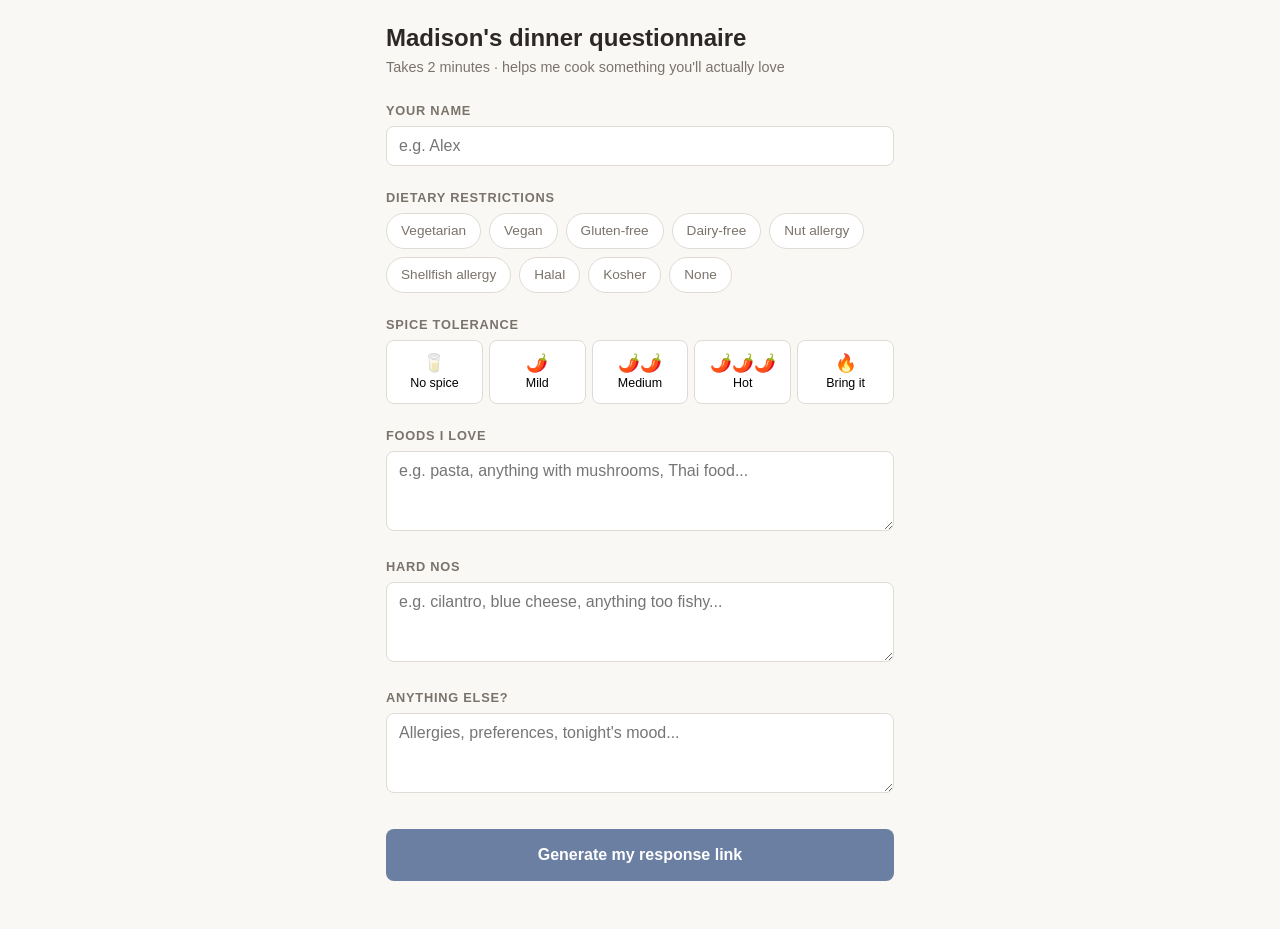
==== docs/questionnaire.html @ 2df3b7fc "Add Pantry PWA — full implementation in docs/ Builds the complete Pantry Progressive Web App for Git" ====
<!DOCTYPE html>
<html lang="en">
<head>
  <meta charset="UTF-8">
  <meta name="viewport" content="width=device-width, initial-scale=1.0">
  <meta name="theme-color" content="#6b7fa3">
  <title>Dinner questionnaire</title>
  <style>
    /* Scoped styles — no dependency on styles.css */
    :root {
      --bg:        #faf8f5;
      --surface:   #ffffff;
      --border:    #e0dbd4;
      --text:      #2c2825;
      --muted:     #7a736b;
      --accent:    #6b7fa3;
      --accent-l:  #edf0f7;
      --radius:    12px;
    }
    *, *::before, *::after { box-sizing: border-box; margin: 0; padding: 0; }
    html { font-size: 16px; }
    body {
      font-family: -apple-system, BlinkMacSystemFont, 'Segoe UI', Roboto, sans-serif;
      background: var(--bg);
      color: var(--text);
      min-height: 100dvh;
    }
    .page { max-width: 540px; margin: 0 auto; padding: 24px 16px 48px; }

    /* Header */
    .q-header { margin-bottom: 28px; }
    .q-header h1 { font-size: 1.5rem; font-weight: 800; line-height: 1.2; }
    .q-header p  { font-size: 0.9rem; color: var(--muted); margin-top: 6px; }

    /* Section */
    .q-section { margin-bottom: 24px; }
    .q-label {
      font-size: 0.8rem;
      font-weight: 700;
      text-transform: uppercase;
      letter-spacing: 0.06em;
      color: var(--muted);
      margin-bottom: 8px;
      display: block;
    }

    /* Text inputs */
    .q-input {
      width: 100%;
      padding: 10px 12px;
      border: 1px solid var(--border);
      border-radius: 8px;
      background: var(--surface);
      font-size: 1rem;
      font-family: inherit;
      color: var(--text);
    }
    .q-input:focus { outline: none; border-color: var(--accent); }
    textarea.q-input { resize: vertical; min-height: 80px; }

    /* Restriction pills */
    .pill-group { display: flex; flex-wrap: wrap; gap: 8px; }
    .pill {
      padding: 8px 14px;
      border-radius: 99px;
      border: 1px solid var(--border);
      background: var(--surface);
      color: var(--muted);
      font-size: 0.85rem;
      font-weight: 500;
      cursor: pointer;
      transition: all 120ms ease;
      min-height: 36px;
    }
    .pill.on {
      background: var(--accent-l);
      border-color: var(--accent);
      color: var(--accent);
    }

    /* Spice buttons */
    .spice-group { display: flex; gap: 6px; }
    .spice-btn {
      flex: 1;
      padding: 10px 4px;
      border-radius: 8px;
      border: 1px solid var(--border);
      background: var(--surface);
      font-size: 0.78rem;
      text-align: center;
      cursor: pointer;
      line-height: 1.4;
      min-height: 56px;
    }
    .spice-btn.on {
      background: var(--accent-l);
      border-color: var(--accent);
    }
    .spice-emoji { font-size: 1.1rem; display: block; }

    /* Generate button */
    .btn-generate {
      width: 100%;
      padding: 14px;
      background: var(--accent);
      color: white;
      border: none;
      border-radius: 8px;
      font-size: 1rem;
      font-weight: 700;
      cursor: pointer;
      margin-top: 8px;
      min-height: 52px;
    }
    .btn-generate:active { opacity: 0.85; }

    /* Link result box */
    #link-result {
      display: none;
      margin-top: 20px;
      background: var(--surface);
      border: 1px solid var(--border);
      border-radius: var(--radius);
      padding: 16px;
    }
    #link-result.visible { display: block; }
    .link-label { font-size: 0.82rem; color: var(--muted); margin-bottom: 8px; font-weight: 600; }
    .link-url {
      font-size: 0.78rem;
      word-break: break-all;
      background: var(--bg);
      border: 1px solid var(--border);
      border-radius: 6px;
      padding: 8px;
      font-family: monospace;
      color: var(--text);
      margin-bottom: 10px;
    }
    .btn-copy {
      width: 100%;
      padding: 10px;
      background: var(--bg);
      border: 1px solid var(--border);
      border-radius: 8px;
      font-size: 0.9rem;
      font-weight: 600;
      cursor: pointer;
    }
    .btn-copy:active { background: var(--border); }

    /* Receipt view */
    #receipt-view { display: none; }
    #receipt-view.visible { display: block; }
    #form-view.hidden { display: none; }

    .receipt-card {
      background: var(--surface);
      border: 1px solid var(--border);
      border-radius: var(--radius);
      padding: 20px;
      margin-bottom: 16px;
    }
    .receipt-row { margin-bottom: 12px; }
    .receipt-row:last-child { margin-bottom: 0; }
    .receipt-key {
      font-size: 0.78rem;
      font-weight: 700;
      text-transform: uppercase;
      letter-spacing: 0.06em;
      color: var(--muted);
      margin-bottom: 4px;
    }
    .receipt-val { font-size: 0.95rem; }
    .receipt-pills { display: flex; flex-wrap: wrap; gap: 6px; }
    .receipt-pill {
      font-size: 0.78rem;
      padding: 3px 10px;
      border-radius: 99px;
      background: var(--accent-l);
      color: var(--accent);
      font-weight: 600;
    }

    .receipt-header { margin-bottom: 24px; }
    .receipt-header h1 { font-size: 1.3rem; font-weight: 800; }
    .receipt-header p  { font-size: 0.88rem; color: var(--muted); margin-top: 4px; }

    .btn-back {
      width: 100%;
      padding: 12px;
      background: var(--accent-l);
      color: var(--accent);
      border: none;
      border-radius: 8px;
      font-size: 0.95rem;
      font-weight: 700;
      cursor: pointer;
      margin-top: 8px;
    }
  </style>
</head>
<body>
<div class="page">

  <!-- ===== Form view ===== -->
  <div id="form-view">
    <header class="q-header">
      <h1 id="q-title">Dinner questionnaire</h1>
      <p id="q-subtitle">Takes 2 minutes &middot; helps me cook something you'll actually love</p>
    </header>

    <div class="q-section">
      <label class="q-label" for="q-name">Your name</label>
      <input class="q-input" type="text" id="q-name" placeholder="e.g. Alex" autocomplete="given-name">
    </div>

    <div class="q-section">
      <span class="q-label">Dietary restrictions</span>
      <div class="pill-group" id="restrictions-group">
        <button class="pill" data-value="vegetarian">Vegetarian</button>
        <button class="pill" data-value="vegan">Vegan</button>
        <button class="pill" data-value="gluten-free">Gluten-free</button>
        <button class="pill" data-value="dairy-free">Dairy-free</button>
        <button class="pill" data-value="nut allergy">Nut allergy</button>
        <button class="pill" data-value="shellfish allergy">Shellfish allergy</button>
        <button class="pill" data-value="halal">Halal</button>
        <button class="pill" data-value="kosher">Kosher</button>
        <button class="pill" data-value="none">None</button>
      </div>
    </div>

    <div class="q-section">
      <span class="q-label">Spice tolerance</span>
      <div class="spice-group" id="spice-group">
        <button class="spice-btn" data-level="0"><span class="spice-emoji">🥛</span>No spice</button>
        <button class="spice-btn" data-level="1"><span class="spice-emoji">🌶️</span>Mild</button>
        <button class="spice-btn" data-level="2"><span class="spice-emoji">🌶️🌶️</span>Medium</button>
        <button class="spice-btn" data-level="3"><span class="spice-emoji">🌶️🌶️🌶️</span>Hot</button>
        <button class="spice-btn" data-level="4"><span class="spice-emoji">🔥</span>Bring it</button>
      </div>
    </div>

    <div class="q-section">
      <label class="q-label" for="q-loves">Foods I love</label>
      <textarea class="q-input" id="q-loves" placeholder="e.g. pasta, anything with mushrooms, Thai food..."></textarea>
    </div>

    <div class="q-section">
      <label class="q-label" for="q-dislikes">Hard nos</label>
      <textarea class="q-input" id="q-dislikes" placeholder="e.g. cilantro, blue cheese, anything too fishy..."></textarea>
    </div>

    <div class="q-section">
      <label class="q-label" for="q-notes">Anything else?</label>
      <textarea class="q-input" id="q-notes" placeholder="Allergies, preferences, tonight's mood..."></textarea>
    </div>

    <button class="btn-generate" id="btn-generate">Generate my response link</button>

    <div id="link-result">
      <p class="link-label" id="link-friendly-label">Send this link back to <span id="host-name-span">Madison</span></p>
      <div class="link-url" id="link-url-display"></div>
      <button class="btn-copy" id="btn-copy-link">Copy link</button>
    </div>
  </div>

  <!-- ===== Receipt view ===== -->
  <div id="receipt-view">
    <header class="receipt-header">
      <h1>Your response</h1>
      <p>Here's a summary of what you shared.</p>
    </header>

    <div class="receipt-card" id="receipt-content"></div>

    <div id="receipt-link-box" style="margin-bottom:16px;">
      <p style="font-size:0.82rem;color:var(--muted);margin-bottom:8px;font-weight:600;">
        Your response link
      </p>
      <div class="link-url" id="receipt-url"></div>
      <button class="btn-copy" id="btn-copy-receipt">Copy link</button>
    </div>

    <button class="btn-back" onclick="goToForm()">Fill out again</button>
  </div>

</div><!-- .page -->

<script>
  /* ============================================================
     Questionnaire inline JS — fully self-contained
     ============================================================ */

  // Configuration — edit these strings to customise the page
  const CONFIG = {
    hostName: 'Madison',
    title: "Madison's dinner questionnaire",
    subtitle: "Takes 2 minutes \u00b7 helps me cook something you'll actually love"
  };

  const SPICE_LABELS = ['No spice', 'Mild', 'Medium', 'Hot', 'Bring it'];
  const SPICE_EMOJI  = ['\uD83E\uDD5B', '\uD83C\uDF36\uFE0F', '\uD83C\uDF36\uFE0F\uD83C\uDF36\uFE0F', '\uD83C\uDF36\uFE0F\uD83C\uDF36\uFE0F\uD83C\uDF36\uFE0F', '\uD83D\uDD25'];

  let selectedSpice = -1;

  /* ---------- Encode / decode (handles non-ASCII) ---------- */
  function encodeData(obj) {
    const json = JSON.stringify(obj);
    return btoa(unescape(encodeURIComponent(json)));
  }

  function decodeData(encoded) {
    return JSON.parse(decodeURIComponent(escape(atob(encoded))));
  }

  /* ---------- Init ---------- */
  function init() {
    // Apply config
    document.getElementById('q-title').textContent      = CONFIG.title;
    document.getElementById('q-subtitle').textContent   = CONFIG.subtitle;
    document.getElementById('host-name-span').textContent = CONFIG.hostName;
    document.title = CONFIG.title;

    // Check for receipt hash
    const hash = window.location.hash;
    if (hash.startsWith('#r=')) {
      showReceipt(hash.slice(3));
    } else {
      showForm();
    }

    // Wire restriction pills
    document.getElementById('restrictions-group').addEventListener('click', e => {
      const btn = e.target.closest('.pill');
      if (!btn) return;
      if (btn.dataset.value === 'none') {
        // Deselect all others
        document.querySelectorAll('#restrictions-group .pill').forEach(p => p.classList.remove('on'));
        btn.classList.add('on');
      } else {
        document.querySelector('#restrictions-group .pill[data-value="none"]').classList.remove('on');
        btn.classList.toggle('on');
      }
    });

    // Wire spice buttons
    document.getElementById('spice-group').addEventListener('click', e => {
      const btn = e.target.closest('.spice-btn');
      if (!btn) return;
      selectedSpice = parseInt(btn.dataset.level, 10);
      document.querySelectorAll('.spice-btn').forEach(b => b.classList.remove('on'));
      btn.classList.add('on');
    });

    // Generate button
    document.getElementById('btn-generate').addEventListener('click', generateLink);

    // Copy link button
    document.getElementById('btn-copy-link').addEventListener('click', () => {
      copyText(document.getElementById('link-url-display').textContent, 'btn-copy-link');
    });

    // Copy receipt link button
    document.getElementById('btn-copy-receipt').addEventListener('click', () => {
      copyText(document.getElementById('receipt-url').textContent, 'btn-copy-receipt');
    });
  }

  function showForm() {
    document.getElementById('form-view').classList.remove('hidden');
    document.getElementById('receipt-view').classList.remove('visible');
  }

  function goToForm() {
    // Strip hash and reload to form
    history.replaceState(null, '', window.location.pathname);
    document.getElementById('receipt-view').classList.remove('visible');
    document.getElementById('form-view').classList.remove('hidden');
    document.getElementById('link-result').classList.remove('visible');
  }

  /* ---------- Collect & generate ---------- */
  function collectData() {
    const restrictions = Array.from(
      document.querySelectorAll('#restrictions-group .pill.on')
    ).map(b => b.dataset.value);

    return {
      name:         document.getElementById('q-name').value.trim(),
      restrictions: restrictions,
      spice:        selectedSpice >= 0 ? selectedSpice : 0,
      loves:        document.getElementById('q-loves').value.trim(),
      dislikes:     document.getElementById('q-dislikes').value.trim(),
      notes:        document.getElementById('q-notes').value.trim()
    };
  }

  function generateLink() {
    const data = collectData();
    if (!data.name) {
      document.getElementById('q-name').focus();
      return;
    }

    const encoded = encodeData(data);
    const url = window.location.origin + window.location.pathname + '#r=' + encoded;

    document.getElementById('link-url-display').textContent = url;
    document.getElementById('link-result').classList.add('visible');
    document.getElementById('link-result').scrollIntoView({ behavior: 'smooth', block: 'nearest' });
  }

  /* ---------- Receipt view ---------- */
  function showReceipt(encoded) {
    document.getElementById('form-view').classList.add('hidden');

    let data;
    try {
      data = decodeData(encoded);
    } catch (e) {
      // Malformed — show form
      showForm();
      return;
    }

    // Build receipt HTML
    const spiceLabel = SPICE_LABELS[data.spice] || SPICE_LABELS[0];
    const spiceEmoji = SPICE_EMOJI[data.spice]  || SPICE_EMOJI[0];

    const restrictionPills = (data.restrictions || []).length
      ? data.restrictions.map(r => `<span class="receipt-pill">${esc(r)}</span>`).join('')
      : '<span style="color:var(--muted);font-size:0.9rem">None specified</span>';

    document.getElementById('receipt-content').innerHTML = `
      <div class="receipt-row">
        <div class="receipt-key">Name</div>
        <div class="receipt-val">${esc(data.name || '—')}</div>
      </div>
      <div class="receipt-row">
        <div class="receipt-key">Dietary restrictions</div>
        <div class="receipt-pills">${restrictionPills}</div>
      </div>
      <div class="receipt-row">
        <div class="receipt-key">Spice tolerance</div>
        <div class="receipt-val">${spiceEmoji} ${spiceLabel}</div>
      </div>
      ${data.loves ? `<div class="receipt-row"><div class="receipt-key">Foods I love</div><div class="receipt-val">${esc(data.loves)}</div></div>` : ''}
      ${data.dislikes ? `<div class="receipt-row"><div class="receipt-key">Hard nos</div><div class="receipt-val">${esc(data.dislikes)}</div></div>` : ''}
      ${data.notes ? `<div class="receipt-row"><div class="receipt-key">Anything else</div><div class="receipt-val">${esc(data.notes)}</div></div>` : ''}
    `;

    const url = window.location.href;
    document.getElementById('receipt-url').textContent = url;
    document.getElementById('receipt-view').classList.add('visible');
  }

  /* ---------- Helpers ---------- */
  function esc(str) {
    return String(str)
      .replace(/&/g,'&amp;').replace(/</g,'&lt;').replace(/>/g,'&gt;')
      .replace(/"/g,'&quot;');
  }

  function copyText(text, btnId) {
    navigator.clipboard.writeText(text).then(() => {
      const btn = document.getElementById(btnId);
      const orig = btn.textContent;
      btn.textContent = 'Copied!';
      setTimeout(() => { btn.textContent = orig; }, 2000);
    }).catch(() => {
      // Fallback for older browsers
      const ta = document.createElement('textarea');
      ta.value = text;
      ta.style.position = 'fixed';
      ta.style.opacity = '0';
      document.body.appendChild(ta);
      ta.select();
      document.execCommand('copy');
      document.body.removeChild(ta);
    });
  }

  /* ---------- Boot ---------- */
  document.addEventListener('DOMContentLoaded', init);
</script>
</body>
</html>
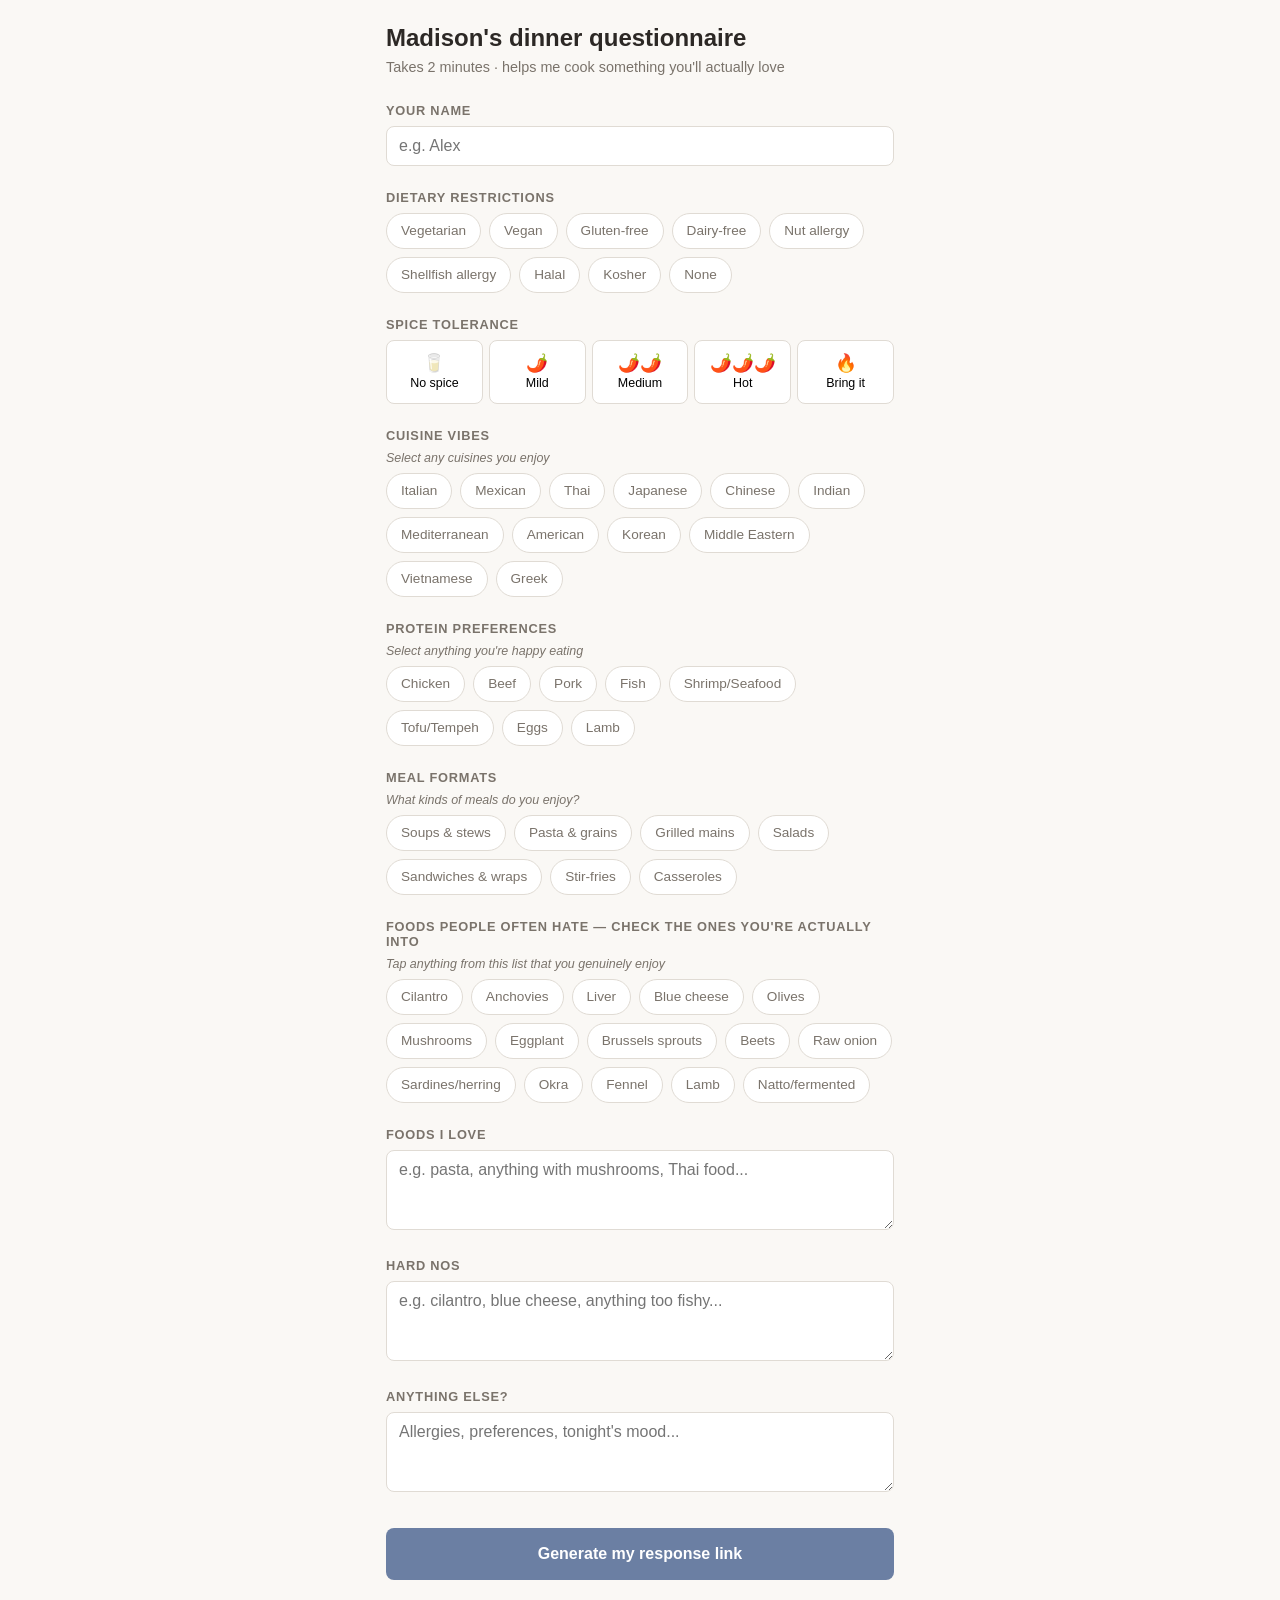
==== commit 9294195d: "Expand diner survey with cuisine, protein, meal format, and polarizing foods sections - questionnair" ====
--- a/docs/questionnaire.html
+++ b/docs/questionnaire.html
@@ -43,6 +43,13 @@
       margin-bottom: 8px;
       display: block;
     }
+    .q-sublabel {
+      font-size: 0.78rem;
+      color: var(--muted);
+      margin-bottom: 8px;
+      display: block;
+      font-style: italic;
+    }
 
     /* Text inputs */
     .q-input {
@@ -241,6 +248,76 @@
     </div>
 
     <div class="q-section">
+      <span class="q-label">Cuisine vibes</span>
+      <span class="q-sublabel">Select any cuisines you enjoy</span>
+      <div class="pill-group" id="cuisines-group">
+        <button class="pill" data-value="Italian">Italian</button>
+        <button class="pill" data-value="Mexican">Mexican</button>
+        <button class="pill" data-value="Thai">Thai</button>
+        <button class="pill" data-value="Japanese">Japanese</button>
+        <button class="pill" data-value="Chinese">Chinese</button>
+        <button class="pill" data-value="Indian">Indian</button>
+        <button class="pill" data-value="Mediterranean">Mediterranean</button>
+        <button class="pill" data-value="American">American</button>
+        <button class="pill" data-value="Korean">Korean</button>
+        <button class="pill" data-value="Middle Eastern">Middle Eastern</button>
+        <button class="pill" data-value="Vietnamese">Vietnamese</button>
+        <button class="pill" data-value="Greek">Greek</button>
+      </div>
+    </div>
+
+    <div class="q-section">
+      <span class="q-label">Protein preferences</span>
+      <span class="q-sublabel">Select anything you're happy eating</span>
+      <div class="pill-group" id="proteins-group">
+        <button class="pill" data-value="Chicken">Chicken</button>
+        <button class="pill" data-value="Beef">Beef</button>
+        <button class="pill" data-value="Pork">Pork</button>
+        <button class="pill" data-value="Fish">Fish</button>
+        <button class="pill" data-value="Shrimp/Seafood">Shrimp/Seafood</button>
+        <button class="pill" data-value="Tofu/Tempeh">Tofu/Tempeh</button>
+        <button class="pill" data-value="Eggs">Eggs</button>
+        <button class="pill" data-value="Lamb">Lamb</button>
+      </div>
+    </div>
+
+    <div class="q-section">
+      <span class="q-label">Meal formats</span>
+      <span class="q-sublabel">What kinds of meals do you enjoy?</span>
+      <div class="pill-group" id="mealformats-group">
+        <button class="pill" data-value="Soups &amp; stews">Soups &amp; stews</button>
+        <button class="pill" data-value="Pasta &amp; grains">Pasta &amp; grains</button>
+        <button class="pill" data-value="Grilled mains">Grilled mains</button>
+        <button class="pill" data-value="Salads">Salads</button>
+        <button class="pill" data-value="Sandwiches &amp; wraps">Sandwiches &amp; wraps</button>
+        <button class="pill" data-value="Stir-fries">Stir-fries</button>
+        <button class="pill" data-value="Casseroles">Casseroles</button>
+      </div>
+    </div>
+
+    <div class="q-section">
+      <span class="q-label">Foods people often hate — check the ones you're actually into</span>
+      <span class="q-sublabel">Tap anything from this list that you genuinely enjoy</span>
+      <div class="pill-group" id="polarizing-group">
+        <button class="pill" data-value="Cilantro">Cilantro</button>
+        <button class="pill" data-value="Anchovies">Anchovies</button>
+        <button class="pill" data-value="Liver">Liver</button>
+        <button class="pill" data-value="Blue cheese">Blue cheese</button>
+        <button class="pill" data-value="Olives">Olives</button>
+        <button class="pill" data-value="Mushrooms">Mushrooms</button>
+        <button class="pill" data-value="Eggplant">Eggplant</button>
+        <button class="pill" data-value="Brussels sprouts">Brussels sprouts</button>
+        <button class="pill" data-value="Beets">Beets</button>
+        <button class="pill" data-value="Raw onion">Raw onion</button>
+        <button class="pill" data-value="Sardines/herring">Sardines/herring</button>
+        <button class="pill" data-value="Okra">Okra</button>
+        <button class="pill" data-value="Fennel">Fennel</button>
+        <button class="pill" data-value="Lamb">Lamb</button>
+        <button class="pill" data-value="Natto/fermented">Natto/fermented</button>
+      </div>
+    </div>
+
+    <div class="q-section">
       <label class="q-label" for="q-loves">Foods I love</label>
       <textarea class="q-input" id="q-loves" placeholder="e.g. pasta, anything with mushrooms, Thai food..."></textarea>
     </div>
@@ -292,6 +369,7 @@
      ============================================================ */
 
   // Configuration — edit these strings to customise the page
+  // The ?host= URL param overrides hostName at runtime
   const CONFIG = {
     hostName: 'Madison',
     title: "Madison's dinner questionnaire",
@@ -301,6 +379,9 @@
   const SPICE_LABELS = ['No spice', 'Mild', 'Medium', 'Hot', 'Bring it'];
   const SPICE_EMOJI  = ['\uD83E\uDD5B', '\uD83C\uDF36\uFE0F', '\uD83C\uDF36\uFE0F\uD83C\uDF36\uFE0F', '\uD83C\uDF36\uFE0F\uD83C\uDF36\uFE0F\uD83C\uDF36\uFE0F', '\uD83D\uDD25'];
 
+  // Multi-select pill groups (besides restrictions which has "none" special-case)
+  const MULTI_GROUPS = ['cuisines-group', 'proteins-group', 'mealformats-group', 'polarizing-group'];
+
   let selectedSpice = -1;
 
   /* ---------- Encode / decode (handles non-ASCII) ---------- */
@@ -313,9 +394,37 @@
     return JSON.parse(decodeURIComponent(escape(atob(encoded))));
   }
 
+  /* ---------- Generic multi-select pill helpers ---------- */
+  function wirePillGroup(groupId) {
+    document.getElementById(groupId).addEventListener('click', e => {
+      const btn = e.target.closest('.pill');
+      if (!btn) return;
+      btn.classList.toggle('on');
+    });
+  }
+
+  function getSelectedPills(groupId) {
+    return Array.from(
+      document.querySelectorAll('#' + groupId + ' .pill.on')
+    ).map(b => b.dataset.value);
+  }
+
+  function setSelectedPills(groupId, values) {
+    document.querySelectorAll('#' + groupId + ' .pill').forEach(btn => {
+      btn.classList.toggle('on', values.includes(btn.dataset.value));
+    });
+  }
+
   /* ---------- Init ---------- */
   function init() {
-    // Apply config
+    // Apply host name from ?host= URL param if present
+    const params = new URLSearchParams(window.location.search);
+    const hostParam = params.get('host');
+    if (hostParam) {
+      CONFIG.hostName = hostParam;
+      CONFIG.title = hostParam + "\u2019s dinner questionnaire";
+    }
+
     document.getElementById('q-title').textContent      = CONFIG.title;
     document.getElementById('q-subtitle').textContent   = CONFIG.subtitle;
     document.getElementById('host-name-span').textContent = CONFIG.hostName;
@@ -329,12 +438,11 @@
       showForm();
     }
 
-    // Wire restriction pills
+    // Wire restriction pills (special "none" logic)
     document.getElementById('restrictions-group').addEventListener('click', e => {
       const btn = e.target.closest('.pill');
       if (!btn) return;
       if (btn.dataset.value === 'none') {
-        // Deselect all others
         document.querySelectorAll('#restrictions-group .pill').forEach(p => p.classList.remove('on'));
         btn.classList.add('on');
       } else {
@@ -352,6 +460,9 @@
       btn.classList.add('on');
     });
 
+    // Wire generic multi-select pill groups
+    MULTI_GROUPS.forEach(wirePillGroup);
+
     // Generate button
     document.getElementById('btn-generate').addEventListener('click', generateLink);
 
@@ -372,8 +483,7 @@
   }
 
   function goToForm() {
-    // Strip hash and reload to form
-    history.replaceState(null, '', window.location.pathname);
+    history.replaceState(null, '', window.location.pathname + window.location.search);
     document.getElementById('receipt-view').classList.remove('visible');
     document.getElementById('form-view').classList.remove('hidden');
     document.getElementById('link-result').classList.remove('visible');
@@ -389,6 +499,10 @@
       name:         document.getElementById('q-name').value.trim(),
       restrictions: restrictions,
       spice:        selectedSpice >= 0 ? selectedSpice : 0,
+      cuisines:     getSelectedPills('cuisines-group'),
+      proteins:     getSelectedPills('proteins-group'),
+      mealFormats:  getSelectedPills('mealformats-group'),
+      polarizing:   getSelectedPills('polarizing-group'),
       loves:        document.getElementById('q-loves').value.trim(),
       dislikes:     document.getElementById('q-dislikes').value.trim(),
       notes:        document.getElementById('q-notes').value.trim()
@@ -418,14 +532,17 @@
     try {
       data = decodeData(encoded);
     } catch (e) {
-      // Malformed — show form
       showForm();
       return;
     }
 
-    // Build receipt HTML
     const spiceLabel = SPICE_LABELS[data.spice] || SPICE_LABELS[0];
     const spiceEmoji = SPICE_EMOJI[data.spice]  || SPICE_EMOJI[0];
+
+    function pillsHtml(arr) {
+      if (!arr || !arr.length) return '<span style="color:var(--muted);font-size:0.9rem">None selected</span>';
+      return arr.map(r => `<span class="receipt-pill">${esc(r)}</span>`).join('');
+    }
 
     const restrictionPills = (data.restrictions || []).length
       ? data.restrictions.map(r => `<span class="receipt-pill">${esc(r)}</span>`).join('')
@@ -444,6 +561,10 @@
         <div class="receipt-key">Spice tolerance</div>
         <div class="receipt-val">${spiceEmoji} ${spiceLabel}</div>
       </div>
+      ${(data.cuisines||[]).length ? `<div class="receipt-row"><div class="receipt-key">Cuisines</div><div class="receipt-pills">${pillsHtml(data.cuisines)}</div></div>` : ''}
+      ${(data.proteins||[]).length ? `<div class="receipt-row"><div class="receipt-key">Proteins</div><div class="receipt-pills">${pillsHtml(data.proteins)}</div></div>` : ''}
+      ${(data.mealFormats||[]).length ? `<div class="receipt-row"><div class="receipt-key">Meal formats</div><div class="receipt-pills">${pillsHtml(data.mealFormats)}</div></div>` : ''}
+      ${(data.polarizing||[]).length ? `<div class="receipt-row"><div class="receipt-key">Polarizing foods they like</div><div class="receipt-pills">${pillsHtml(data.polarizing)}</div></div>` : ''}
       ${data.loves ? `<div class="receipt-row"><div class="receipt-key">Foods I love</div><div class="receipt-val">${esc(data.loves)}</div></div>` : ''}
       ${data.dislikes ? `<div class="receipt-row"><div class="receipt-key">Hard nos</div><div class="receipt-val">${esc(data.dislikes)}</div></div>` : ''}
       ${data.notes ? `<div class="receipt-row"><div class="receipt-key">Anything else</div><div class="receipt-val">${esc(data.notes)}</div></div>` : ''}
@@ -468,7 +589,6 @@
       btn.textContent = 'Copied!';
       setTimeout(() => { btn.textContent = orig; }, 2000);
     }).catch(() => {
-      // Fallback for older browsers
       const ta = document.createElement('textarea');
       ta.value = text;
       ta.style.position = 'fixed';
